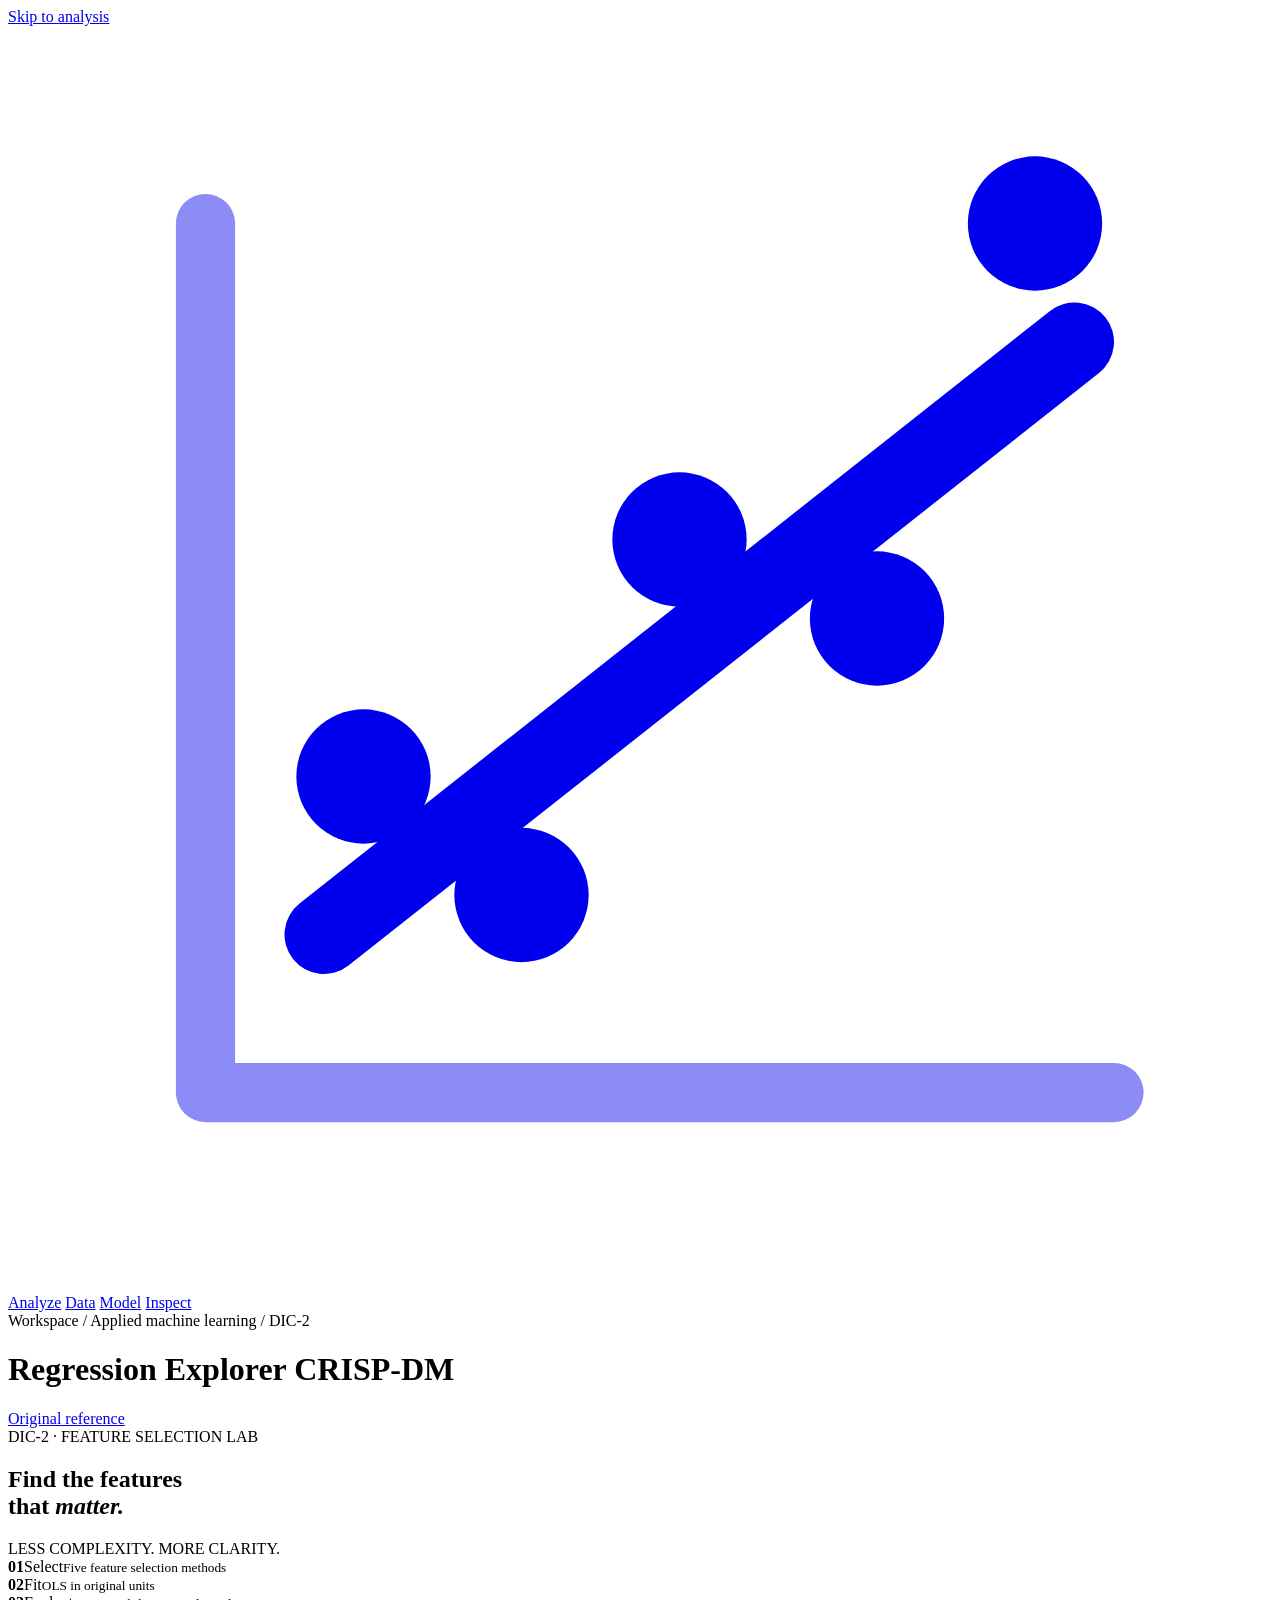
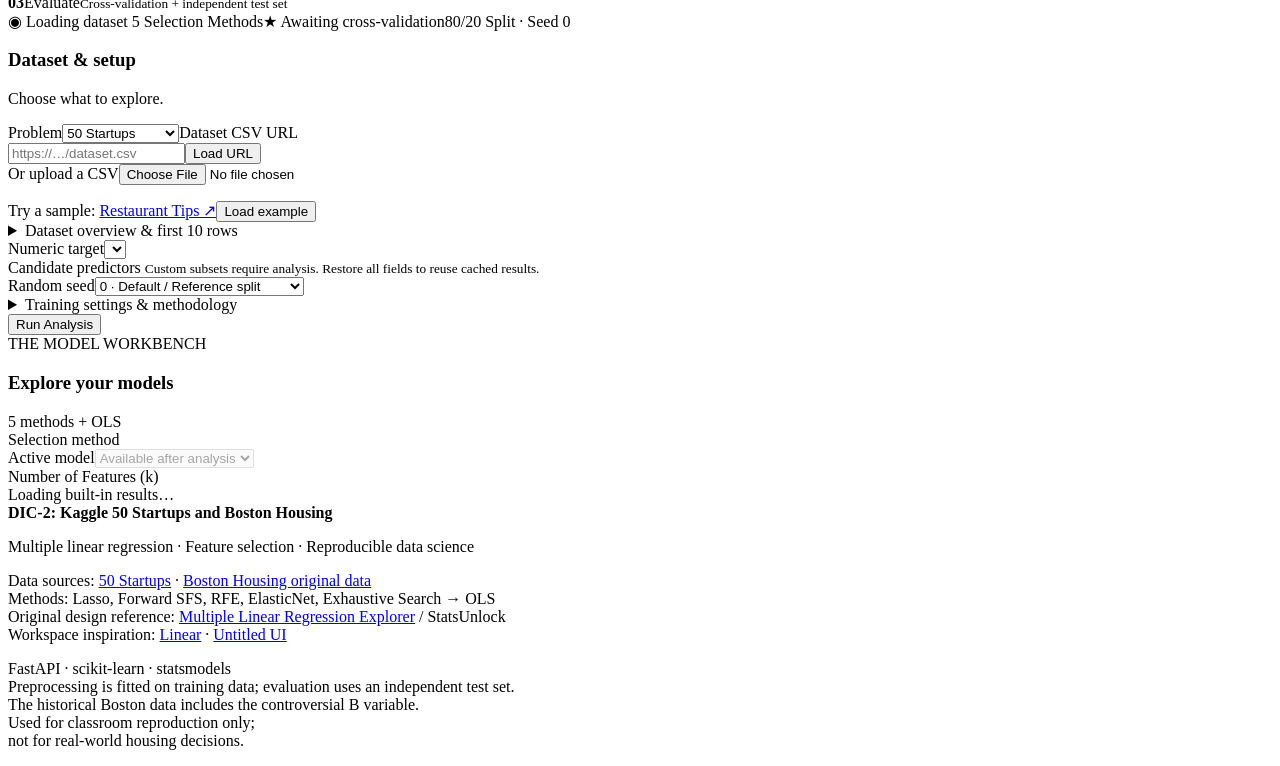
==== static/index.html @ 63007c87 "Add regression workspace with public dataset presets and layout restore" ====
<!doctype html><html lang="en"><head><meta charset="utf-8"><meta name="viewport" content="width=device-width,initial-scale=1"><title>DIC-2 | Multiple Linear Regression & Feature Selection</title><link rel="stylesheet" href="/style.css"><link rel="stylesheet" href="/vendor/fontawesome.css"><link rel="stylesheet" href="/workspace.css"><script src="/vendor/chart.umd.min.js"></script><script defer src="/app.js"></script></head><body>
<a class="skip-link" href="#workspace">Skip to analysis</a>
<nav class="app-rail" aria-label="Workspace navigation">
<a class="rail-brand" href="#overview" aria-label="Linear regression · DIC-2 overview" title="Linear regression · DIC-2"><svg class="regression-mark" viewBox="0 0 32 32" fill="none" aria-hidden="true"><path d="M5 5v22h23" stroke="currentColor" stroke-opacity=".45" stroke-width="1.5" stroke-linecap="round" stroke-linejoin="round"/><path d="M8 23L27 8" stroke="currentColor" stroke-width="2" stroke-linecap="round"/><g fill="currentColor"><circle cx="9" cy="19" r="1.7"/><circle cx="13" cy="22" r="1.7"/><circle cx="17" cy="13" r="1.7"/><circle cx="22" cy="15" r="1.7"/><circle cx="26" cy="5" r="1.7"/></g></svg></a>
<div class="rail-links">
<a href="#workspace" class="rail-link" title="Analysis workspace" aria-label="Analysis workspace"><i class="fa-solid fa-chart-line"></i><span>Analyze</span></a>
<a href="#dataset-panel" class="rail-link" title="Dataset settings" aria-label="Dataset settings"><i class="fa-solid fa-database"></i><span>Data</span></a>
<a href="#model-details" class="rail-link" title="Model and prediction" aria-label="Model and prediction"><i class="fa-solid fa-calculator"></i><span>Model</span></a>
<a href="#diagnostics" class="rail-link" title="Residual diagnostics" aria-label="Residual diagnostics"><i class="fa-solid fa-magnifying-glass-chart"></i><span>Inspect</span></a>
</div><a class="rail-help" href="#project-notes" title="About this project" aria-label="About this project"><i class="fa-solid fa-circle-info"></i></a>
</nav>
<header class="top-header"><div class="header-inner"><div><div class="breadcrumbs">Workspace <span>/</span> Applied machine learning <span>/</span> DIC-2</div><div class="header-title-group"><h1>Regression Explorer <span class="brand-badge">CRISP-DM</span></h1></div></div><a class="ref-btn" href="https://huanchen1107.github.io/AIoT-DIC2-MultipleLR/" target="_blank" rel="noreferrer"><i class="fa-solid fa-arrow-up-right-from-square"></i> Original reference</a></div></header>
<main class="container">
<section class="hero-card" id="overview"><div class="hero-copy"><div class="eyebrow"><span class="eyebrow-line"></span> DIC-2 · FEATURE SELECTION LAB</div><h2>Find the features<br>that <em>matter.</em></h2><p id="description" lang="en"></p></div><div class="hero-process" aria-label="Analysis methodology"><span class="process-heading">LESS COMPLEXITY. MORE CLARITY.</span><div><b>01</b><span>Select<small>Five feature selection methods</small></span><i class="fa-solid fa-arrow-right"></i></div><div><b>02</b><span>Fit<small>OLS in original units</small></span><i class="fa-solid fa-arrow-right"></i></div><div><b>03</b><span>Evaluate<small>Cross-validation + independent test set</small></span><i class="fa-solid fa-check"></i></div></div><div class="hero-tags"><span class="hero-pill" id="datasetTag">◉ Loading dataset</span><span class="hero-pill"><i class="fa-solid fa-bolt"></i> 5 Selection Methods</span><span class="hero-pill" id="bestTag">★ Awaiting cross-validation</span><span class="hero-pill cliff-pill" id="cliffTag" hidden></span><span class="hero-pill" id="seedTag">80/20 Split · Seed 0</span></div></section>
<div class="workspace-grid" id="workspace"><aside class="controls-wrapper dataset-panel" id="dataset-panel" aria-label="Dataset and training settings"><div class="panel-heading"><span class="section-icon"><i class="fa-solid fa-database"></i></span><div><h3>Dataset & setup</h3><p>Choose what to explore.</p></div></div><div class="dataset-grid"><label>Problem<select id="problem"><option value="startups">50 Startups</option><option value="boston">Boston Housing</option><option value="custom">Custom CSV</option></select></label><label class="url-label">Dataset CSV URL<div class="inline"><input id="url" type="url" placeholder="https://…/dataset.csv"><button id="loadUrl">Load URL</button></div></label><label>Or upload a CSV<input id="file" type="file" accept=".csv,text/csv"></label></div><p id="source" class="note"></p>
<div class="example-card"><span>Try a sample: <a href="https://raw.githubusercontent.com/mwaskom/seaborn-data/master/tips.csv" target="_blank" rel="noreferrer" title="Restaurant Tips: 244 rows; numeric and categorical predictors; target: tip">Restaurant Tips ↗</a></span><button id="loadExample" title="Load Restaurant Tips with cached results for all five methods"><i class="fa-solid fa-flask"></i> Load example</button></div>
<details id="preview"><summary>Dataset overview & first 10 rows</summary><div id="schema" class="schema"></div><div class="table-responsive" id="previewTable"></div></details>
<div class="dataset-grid config"><label>Numeric target<select id="target"></select></label><div class="span2"><span class="control-label predictor-heading">Candidate predictors <small>Custom subsets require analysis. Restore all fields to reuse cached results.</small></span><div id="features" class="feature-options"></div></div></div>
<div class="training-settings"><label>Random seed<select id="seed"><option value="0">0 · Default / Reference split</option><option value="42">42 · Original assignment setting</option></select></label><details class="methodology-note"><summary>Training settings & methodology</summary><p class="note">80/20 train/test split. Compare k = 1 through all encoded predictors. 5-fold model-selection CV; 3-fold inner CV for SFS / Exhaustive. Exhaustive Search is limited to 10,000 combinations per round; reduce candidate predictors if the search is too large.</p><p class="note">Built-in datasets and the Tips example display cached results. Custom predictor subsets require analysis. Seed 0 does not imply identical selection settings to the reference.</p></details><button class="primary" id="run"><i class="fa-solid fa-bolt"></i> Run Analysis <i class="fa-solid fa-arrow-right"></i></button></div></aside>
<div class="analysis-column"><section class="controls-wrapper model-controls" aria-label="Model selection"><div class="section-heading"><div><span class="eyebrow">THE MODEL WORKBENCH</span><h3>Explore your models</h3></div><span class="badge-tag badge-blue">5 methods + OLS</span></div><span class="control-label">Selection method</span><div class="tabs-pills" id="methods"></div>
<div class="run-row model-selector-row"><label class="model-selector-field"><span class="selector-label">Active model</span><select id="activeModel" disabled><option>Available after analysis</option></select></label><div class="feature-selector-field"><span class="selector-label">Number of Features (k)</span><div id="ks" class="k-selector-group"></div></div></div>
</section>
<div id="status" class="status" role="status" aria-live="polite">Loading built-in results…</div>
<div id="results" hidden>
<div class="results-heading"><h3>Model performance</h3><span>Independent test set</span></div><div class="metrics-grid" id="metrics"></div>
<section class="active-bar"><strong>✓ Active Predictors</strong><div id="chips"></div><span id="comparison" class="note"></span></section>
<p class="note" id="modelCaption"></p><p class="note caution" id="methodWarnings" hidden></p><p class="note landmark-note" id="landmarkNote"></p>
<div class="dual-charts-grid"><section class="card"><div class="card-header"><div><h3><i class="fa-solid fa-chart-line"></i> RMSE by Number of Features</h3><p class="card-subtitle">Holdout comparison · Lower is better</p></div><span class="badge-tag badge-blue">Test RMSE</span></div><div class="chart-container"><canvas id="rmseChart"></canvas></div></section><section class="card"><div class="card-header"><div><h3><i class="fa-solid fa-arrow-trend-up"></i> R-squared by Number of Features</h3><p class="card-subtitle">Holdout comparison · R² can be negative; it is not accuracy</p></div><span class="badge-tag badge-green">Test R²</span></div><div class="chart-container"><canvas id="r2Chart"></canvas></div></section></div>
<p class="note caution">Test curves are exploratory comparisons. Model selection uses training-set CV. A single increase in test error does not establish overfitting.</p>
<section class="equation-card"><div class="equation-title"><i class="fa-solid fa-square-root-variable"></i> Fitted OLS Regression Equation</div><div id="equation" class="equation-formula"></div><p class="note">Coefficients are in original units. Categorical terms are 0/1 indicators with the reference category omitted.</p></section>
<div class="calc-grid" id="model-details"><section class="card"><div class="card-header"><div><h3><i class="fa-solid fa-table"></i> Model Coefficients & Statistical Tests</h3><p class="card-subtitle">OLS estimates, statistical tests, and collinearity diagnostics</p></div></div><div class="table-responsive"><table class="data-table"><thead><tr><th>Predictor</th><th>Estimate</th><th>Standard Error</th><th>t-statistic</th><th>p-value</th><th>95% Confidence Interval</th><th>VIF</th></tr></thead><tbody id="coefficients"></tbody></table></div><p class="note">Conventional p-values and confidence intervals do not adjust for feature selection; interpret them as exploratory. Intercept VIF and unavailable statistics are shown as N/A.</p><p class="note" id="statReason"></p></section>
<section class="card"><div class="card-header"><div><h3><i class="fa-solid fa-calculator"></i> Live Predictor</h3><p class="card-subtitle">Instant predictions using the active OLS model</p></div><span class="badge-tag badge-green"><i class="fa-solid fa-bolt"></i> Live</span></div><div id="predictInputs"></div><div class="prediction-output-box"><div class="pred-label" id="predLabel"></div><div class="pred-value" id="prediction"></div><div class="pred-formula-note">Uses the fitted imputation, category encoding, and OLS coefficients<br>A point prediction, not a causal estimate</div></div><p class="note" id="predNote"></p></section></div>
<section class="card residual-card" id="diagnostics"><div class="card-header"><div><h3><i class="fa-solid fa-magnifying-glass-chart"></i> Test Set Residuals & Outliers Diagnostic</h3><p class="card-subtitle" id="residualNote"></p></div><span class="badge-tag badge-amber">Sorted by absolute residual</span></div><div class="table-responsive"><table class="data-table"><thead><tr><th>Rank</th><th>Sample ID</th><th>Actual</th><th>Predicted</th><th>Residual</th><th>Absolute error</th><th>Percentage error</th><th>Status</th></tr></thead><tbody id="residuals"></tbody></table></div></section>
</div></div></div></main>
<footer id="project-notes"><div class="footer-inner"><div><strong>DIC-2: Kaggle 50 Startups and Boston Housing</strong><p>Multiple linear regression · Feature selection · Reproducible data science</p><div class="ack-card">Data sources: <a href="https://raw.githubusercontent.com/Avik-Jain/100-Days-Of-ML-Code/master/datasets/50_Startups.csv">50 Startups</a> · <a href="https://raw.githubusercontent.com/selva86/datasets/master/BostonHousing.csv">Boston Housing original data</a><br>Methods: Lasso, Forward SFS, RFE, ElasticNet, Exhaustive Search → OLS<br>Original design reference: <a href="https://huanchen1107.github.io/AIoT-DIC2-MultipleLR/">Multiple Linear Regression Explorer</a> / StatsUnlock<br>Workspace inspiration: <a href="https://linear.app/features">Linear</a> · <a href="https://www.untitledui.com/components/dashboards">Untitled UI</a></div></div><p>FastAPI · scikit-learn · statsmodels<br>Preprocessing is fitted on training data; evaluation uses an independent test set.<br>The historical Boston data includes the controversial B variable.<br>Used for classroom reproduction only;<br>not for real-world housing decisions.</p></div></footer></body></html>
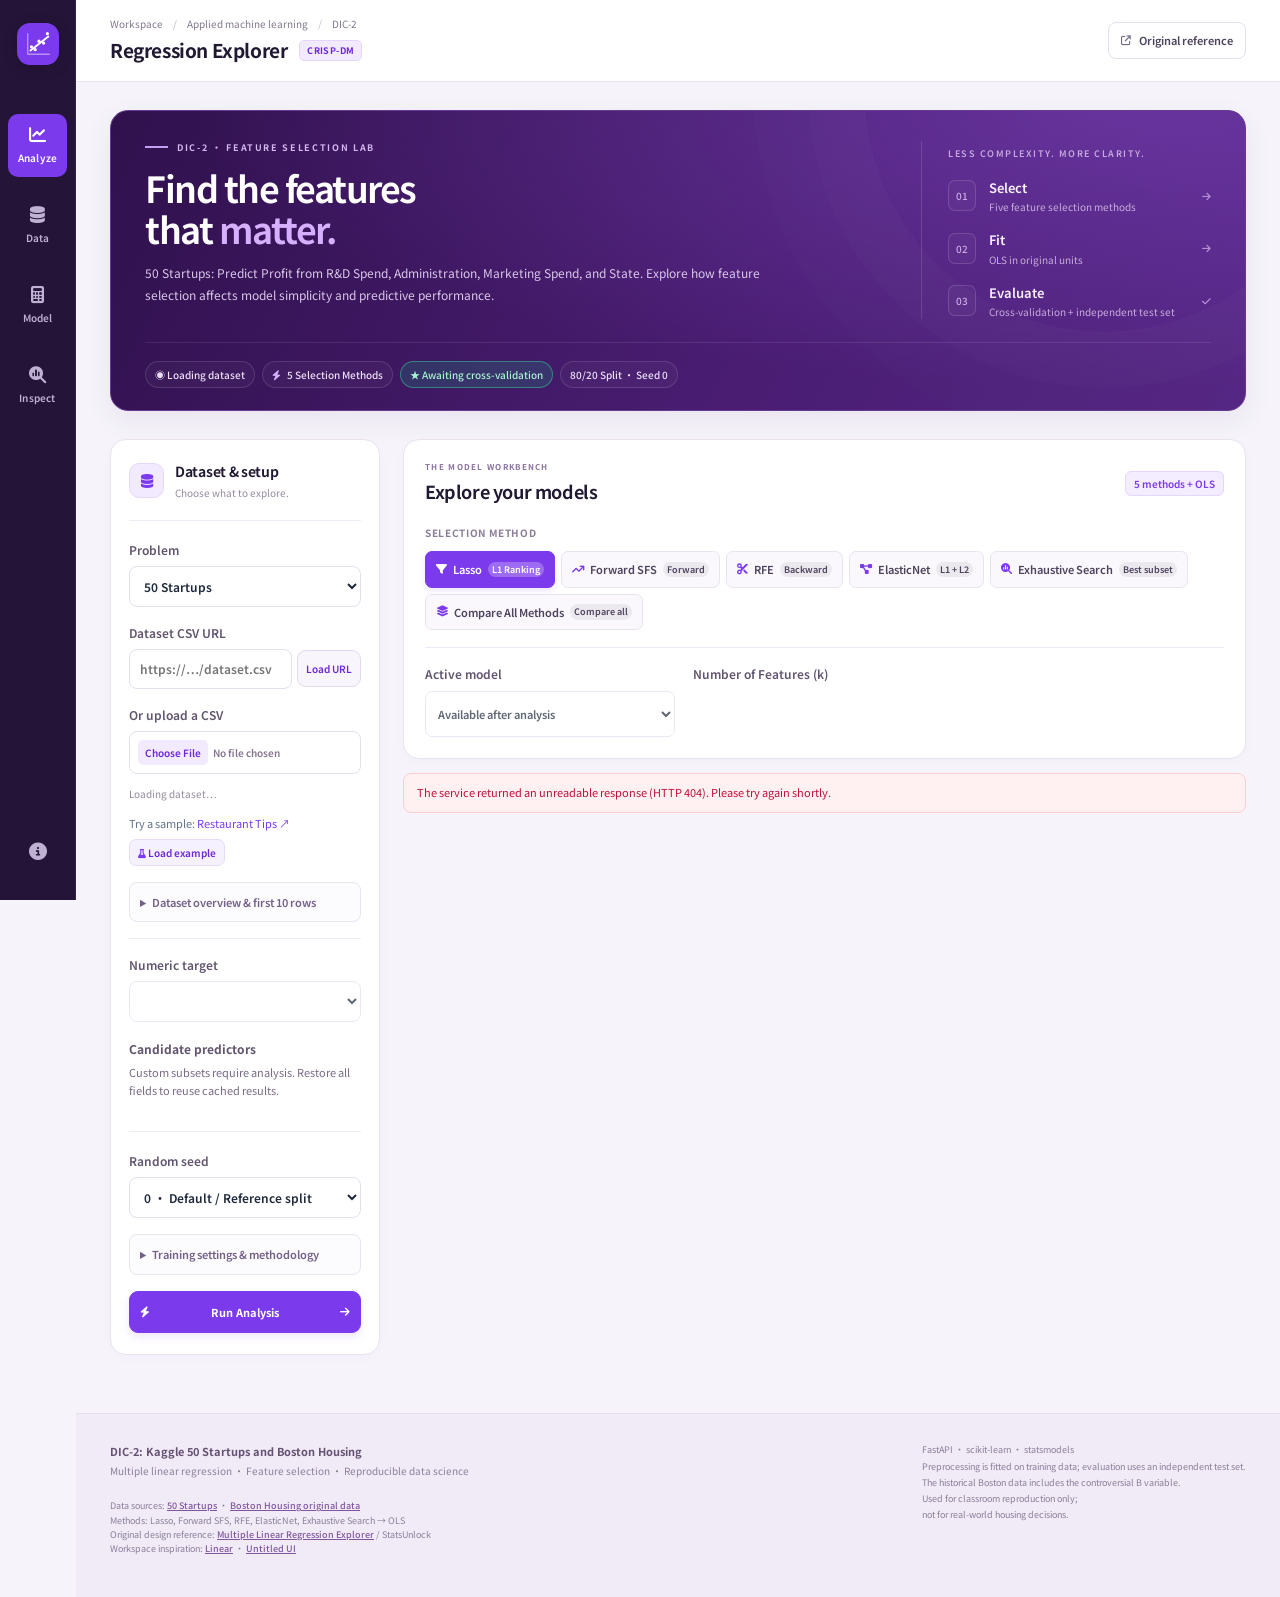
==== commit b32fd06d: "Deploy static preset explorer to Pages with optional Render analysis API" ====
--- a/static/index.html
+++ b/static/index.html
@@ -1,4 +1,4 @@
-<!doctype html><html lang="en"><head><meta charset="utf-8"><meta name="viewport" content="width=device-width,initial-scale=1"><title>DIC-2 | Multiple Linear Regression & Feature Selection</title><link rel="stylesheet" href="/style.css"><link rel="stylesheet" href="/vendor/fontawesome.css"><link rel="stylesheet" href="/workspace.css"><script src="/vendor/chart.umd.min.js"></script><script defer src="/app.js"></script></head><body>
+<!doctype html><html lang="en"><head><meta charset="utf-8"><meta name="viewport" content="width=device-width,initial-scale=1"><title>DIC-2 | Multiple Linear Regression & Feature Selection</title><link rel="stylesheet" href="./style.css"><link rel="stylesheet" href="./vendor/fontawesome.css"><link rel="stylesheet" href="./workspace.css"><script src="./vendor/chart.umd.min.js"></script><script src="./deployment-config.js"></script><script defer src="./app.js"></script></head><body>
 <a class="skip-link" href="#workspace">Skip to analysis</a>
 <nav class="app-rail" aria-label="Workspace navigation">
 <a class="rail-brand" href="#overview" aria-label="Linear regression · DIC-2 overview" title="Linear regression · DIC-2"><svg class="regression-mark" viewBox="0 0 32 32" fill="none" aria-hidden="true"><path d="M5 5v22h23" stroke="currentColor" stroke-opacity=".45" stroke-width="1.5" stroke-linecap="round" stroke-linejoin="round"/><path d="M8 23L27 8" stroke="currentColor" stroke-width="2" stroke-linecap="round"/><g fill="currentColor"><circle cx="9" cy="19" r="1.7"/><circle cx="13" cy="22" r="1.7"/><circle cx="17" cy="13" r="1.7"/><circle cx="22" cy="15" r="1.7"/><circle cx="26" cy="5" r="1.7"/></g></svg></a>
@@ -16,7 +16,7 @@
 <div class="example-card"><span>Try a sample: <a href="https://raw.githubusercontent.com/mwaskom/seaborn-data/master/tips.csv" target="_blank" rel="noreferrer" title="Restaurant Tips: 244 rows; numeric and categorical predictors; target: tip">Restaurant Tips ↗</a></span><button id="loadExample" title="Load Restaurant Tips with cached results for all five methods"><i class="fa-solid fa-flask"></i> Load example</button></div>
 <details id="preview"><summary>Dataset overview & first 10 rows</summary><div id="schema" class="schema"></div><div class="table-responsive" id="previewTable"></div></details>
 <div class="dataset-grid config"><label>Numeric target<select id="target"></select></label><div class="span2"><span class="control-label predictor-heading">Candidate predictors <small>Custom subsets require analysis. Restore all fields to reuse cached results.</small></span><div id="features" class="feature-options"></div></div></div>
-<div class="training-settings"><label>Random seed<select id="seed"><option value="0">0 · Default / Reference split</option><option value="42">42 · Original assignment setting</option></select></label><details class="methodology-note"><summary>Training settings & methodology</summary><p class="note">80/20 train/test split. Compare k = 1 through all encoded predictors. 5-fold model-selection CV; 3-fold inner CV for SFS / Exhaustive. Exhaustive Search is limited to 10,000 combinations per round; reduce candidate predictors if the search is too large.</p><p class="note">Built-in datasets and the Tips example display cached results. Custom predictor subsets require analysis. Seed 0 does not imply identical selection settings to the reference.</p></details><button class="primary" id="run"><i class="fa-solid fa-bolt"></i> Run Analysis <i class="fa-solid fa-arrow-right"></i></button></div></aside>
+<p id="serviceNotice" class="note" hidden></p><div class="training-settings"><label>Random seed<select id="seed"><option value="0">0 · Default / Reference split</option><option value="42">42 · Original assignment setting</option></select></label><details class="methodology-note"><summary>Training settings & methodology</summary><p class="note">80/20 train/test split. Compare k = 1 through all encoded predictors. 5-fold model-selection CV; 3-fold inner CV for SFS / Exhaustive. Exhaustive Search is limited to 10,000 combinations per round; reduce candidate predictors if the search is too large.</p><p class="note">Built-in datasets and the Tips example display cached results. Custom predictor subsets require analysis. Seed 0 does not imply identical selection settings to the reference.</p></details><button class="primary" id="run"><i class="fa-solid fa-bolt"></i> Run Analysis <i class="fa-solid fa-arrow-right"></i></button></div></aside>
 <div class="analysis-column"><section class="controls-wrapper model-controls" aria-label="Model selection"><div class="section-heading"><div><span class="eyebrow">THE MODEL WORKBENCH</span><h3>Explore your models</h3></div><span class="badge-tag badge-blue">5 methods + OLS</span></div><span class="control-label">Selection method</span><div class="tabs-pills" id="methods"></div>
 <div class="run-row model-selector-row"><label class="model-selector-field"><span class="selector-label">Active model</span><select id="activeModel" disabled><option>Available after analysis</option></select></label><div class="feature-selector-field"><span class="selector-label">Number of Features (k)</span><div id="ks" class="k-selector-group"></div></div></div>
 </section>
--- a/static/style.css
+++ b/static/style.css
@@ -0,0 +1,738 @@
+
+    :root {
+      --primary-dark: #343090;
+      --primary: #4f46e5;
+      --primary-light: #6366f1;
+      --primary-subtle: #eef2ff;
+      --accent-blue: #3b82f6;
+      --accent-emerald: #10b981;
+      --accent-emerald-subtle: #ecfdf5;
+      --accent-amber: #f59e0b;
+      --accent-amber-subtle: #fffbeb;
+      --accent-rose: #f43f5e;
+      --accent-rose-subtle: #fff1f2;
+      --slate-50: #f8fafc;
+      --slate-100: #f1f5f9;
+      --slate-200: #e2e8f0;
+      --slate-300: #cbd5e1;
+      --slate-400: #94a3b8;
+      --slate-500: #64748b;
+      --slate-600: #475569;
+      --slate-700: #334155;
+      --slate-800: #1e293b;
+      --slate-900: #0f172a;
+      --radius-sm: 8px;
+      --radius-md: 12px;
+      --radius-lg: 16px;
+      --radius-xl: 20px;
+      --shadow-sm: 0 1px 3px 0 rgba(0, 0, 0, 0.05);
+      --shadow-md: 0 4px 6px -1px rgba(0, 0, 0, 0.07), 0 2px 4px -2px rgba(0, 0, 0, 0.05);
+      --shadow-lg: 0 10px 15px -3px rgba(0, 0, 0, 0.08), 0 4px 6px -4px rgba(0, 0, 0, 0.04);
+      --shadow-glow: 0 0 20px rgba(79, 70, 229, 0.15);
+    }
+
+    * {
+      box-sizing: border-box;
+      margin: 0;
+      padding: 0;
+    }
+
+    body {
+      font-family: 'Inter', -apple-system, BlinkMacSystemFont, sans-serif;
+      background-color: var(--slate-50);
+      color: var(--slate-800);
+      line-height: 1.5;
+      -webkit-font-smoothing: antialiased;
+    }
+
+    h1, h2, h3, h4, .font-heading {
+      font-family: 'Outfit', sans-serif;
+      font-weight: 700;
+      color: var(--slate-900);
+    }
+
+    .container {
+      max-width: 1380px;
+      margin: 0 auto;
+      padding: 24px 20px 60px;
+    }
+
+    /* Top Breadcrumb & Header */
+    .top-header {
+      background: white;
+      border-bottom: 1px solid var(--slate-200);
+      padding: 16px 0;
+      position: sticky;
+      top: 0;
+      z-index: 100;
+      box-shadow: 0 1px 2px rgba(0, 0, 0, 0.03);
+    }
+
+    .header-inner {
+      max-width: 1380px;
+      margin: 0 auto;
+      padding: 0 20px;
+      display: flex;
+      justify-content: space-between;
+      align-items: center;
+      flex-wrap: wrap;
+      gap: 16px;
+    }
+
+    .breadcrumbs {
+      display: flex;
+      align-items: center;
+      gap: 8px;
+      font-size: 13px;
+      color: var(--slate-500);
+      margin-bottom: 4px;
+    }
+
+    .breadcrumbs a {
+      color: var(--slate-500);
+      text-decoration: none;
+      transition: color 0.15s;
+    }
+
+    .breadcrumbs a:hover {
+      color: var(--primary);
+    }
+
+    .header-title-group h1 {
+      font-size: 24px;
+      letter-spacing: -0.02em;
+      color: var(--slate-900);
+      display: flex;
+      align-items: center;
+      gap: 10px;
+    }
+
+    .brand-badge {
+      background: linear-gradient(135deg, var(--primary-dark), var(--primary));
+      color: white;
+      font-size: 11px;
+      font-weight: 700;
+      padding: 3px 9px;
+      border-radius: 9999px;
+      letter-spacing: 0.04em;
+      text-transform: uppercase;
+    }
+
+    .header-actions {
+      display: flex;
+      align-items: center;
+      gap: 12px;
+    }
+
+    .ref-btn {
+      display: inline-flex;
+      align-items: center;
+      gap: 8px;
+      background: var(--slate-100);
+      color: var(--slate-700);
+      border: 1px solid var(--slate-200);
+      padding: 8px 14px;
+      border-radius: var(--radius-md);
+      font-size: 13px;
+      font-weight: 600;
+      text-decoration: none;
+      transition: all 0.2s;
+    }
+
+    .ref-btn:hover {
+      background: white;
+      border-color: var(--primary-light);
+      color: var(--primary);
+      box-shadow: var(--shadow-sm);
+    }
+
+    /* Hero Banner */
+    .hero-card {
+      background: linear-gradient(135deg, #1e1b4b 0%, #312e81 40%, #3730a3 100%);
+      color: white;
+      border-radius: var(--radius-xl);
+      padding: 36px 40px;
+      margin-bottom: 28px;
+      box-shadow: var(--shadow-lg);
+      position: relative;
+      overflow: hidden;
+    }
+
+    .hero-card::after {
+      content: '';
+      position: absolute;
+      top: -60px;
+      right: -60px;
+      width: 320px;
+      height: 320px;
+      background: radial-gradient(circle, rgba(99, 102, 241, 0.25) 0%, transparent 70%);
+      pointer-events: none;
+    }
+
+    .hero-card h2 {
+      font-size: 32px;
+      color: white;
+      margin-bottom: 12px;
+      line-height: 1.25;
+    }
+
+    .hero-card p {
+      font-size: 15px;
+      color: #c7d2fe;
+      max-width: 820px;
+      line-height: 1.6;
+    }
+
+    .hero-tags {
+      display: flex;
+      gap: 10px;
+      flex-wrap: wrap;
+      margin-top: 20px;
+    }
+
+    .hero-pill {
+      background: rgba(255, 255, 255, 0.12);
+      backdrop-filter: blur(8px);
+      border: 1px solid rgba(255, 255, 255, 0.18);
+      color: #e0e7ff;
+      font-size: 12px;
+      font-weight: 500;
+      padding: 5px 12px;
+      border-radius: 9999px;
+      display: flex;
+      align-items: center;
+      gap: 6px;
+    }
+
+    /* Main Grid & Cards */
+    .main-grid {
+      display: grid;
+      grid-template-columns: 1fr;
+      gap: 24px;
+    }
+
+    .card {
+      background: white;
+      border-radius: var(--radius-lg);
+      border: 1px solid var(--slate-200);
+      box-shadow: var(--shadow-sm);
+      padding: 24px;
+      transition: box-shadow 0.2s, border-color 0.2s;
+    }
+
+    .card:hover {
+      box-shadow: var(--shadow-md);
+      border-color: #cbd5e1;
+    }
+
+    .card-header {
+      display: flex;
+      justify-content: space-between;
+      align-items: flex-start;
+      margin-bottom: 20px;
+      flex-wrap: wrap;
+      gap: 12px;
+    }
+
+    .card-title-group h3 {
+      font-size: 18px;
+      color: var(--slate-900);
+      display: flex;
+      align-items: center;
+      gap: 8px;
+    }
+
+    .card-subtitle {
+      font-size: 13px;
+      color: var(--slate-500);
+      margin-top: 2px;
+    }
+
+    /* Controls Bar */
+    .controls-wrapper {
+      background: white;
+      border-radius: var(--radius-lg);
+      border: 1px solid var(--slate-200);
+      box-shadow: var(--shadow-sm);
+      padding: 20px 24px;
+      margin-bottom: 24px;
+    }
+
+    .control-label {
+      font-size: 11px;
+      font-weight: 700;
+      text-transform: uppercase;
+      letter-spacing: 0.05em;
+      color: var(--slate-400);
+      margin-bottom: 10px;
+      display: block;
+    }
+
+    .tabs-pills {
+      display: flex;
+      flex-wrap: wrap;
+      gap: 8px;
+      margin-bottom: 20px;
+    }
+
+    .tab-btn {
+      padding: 10px 18px;
+      background: var(--slate-50);
+      border: 1px solid var(--slate-200);
+      border-radius: var(--radius-md);
+      font-size: 13.5px;
+      font-weight: 600;
+      color: var(--slate-700);
+      cursor: pointer;
+      display: inline-flex;
+      align-items: center;
+      gap: 8px;
+      transition: all 0.2s;
+    }
+
+    .tab-btn:hover {
+      background: var(--primary-subtle);
+      border-color: var(--primary-light);
+      color: var(--primary);
+    }
+
+    .tab-btn.active {
+      background: var(--primary-dark);
+      border-color: var(--primary-dark);
+      color: white;
+      box-shadow: 0 4px 10px rgba(52, 48, 144, 0.25);
+    }
+
+    .tab-btn .badge-pill {
+      font-size: 10px;
+      padding: 2px 7px;
+      border-radius: 9999px;
+      background: rgba(0, 0, 0, 0.06);
+    }
+
+    .tab-btn.active .badge-pill {
+      background: rgba(255, 255, 255, 0.25);
+      color: white;
+    }
+
+    /* Feature Count Step Buttons */
+    .k-selector-group {
+      display: flex;
+      align-items: center;
+      gap: 10px;
+      flex-wrap: wrap;
+    }
+
+    .k-btn {
+      padding: 9px 16px;
+      border: 1px solid var(--slate-200);
+      background: white;
+      border-radius: var(--radius-md);
+      font-size: 13px;
+      font-weight: 600;
+      color: var(--slate-700);
+      cursor: pointer;
+      display: inline-flex;
+      align-items: center;
+      gap: 8px;
+      transition: all 0.2s;
+    }
+
+    .k-btn:hover {
+      border-color: var(--primary);
+      color: var(--primary);
+    }
+
+    .k-btn.active {
+      background: var(--primary);
+      border-color: var(--primary);
+      color: white;
+      box-shadow: 0 4px 10px rgba(79, 70, 229, 0.25);
+    }
+
+    .k-btn.sweet-spot {
+      border-color: var(--accent-emerald);
+      background: var(--accent-emerald-subtle);
+      color: #065f46;
+    }
+
+    .k-btn.sweet-spot.active {
+      background: #059669;
+      border-color: #059669;
+      color: white;
+      box-shadow: 0 4px 12px rgba(16, 185, 129, 0.3);
+    }
+
+    .k-btn.overfitting {
+      border-color: var(--accent-amber);
+    }
+
+    .k-btn.overfitting.active {
+      background: #d97706;
+      border-color: #d97706;
+      color: white;
+    }
+
+    /* Metrics Grid */
+    .metrics-grid {
+      display: grid;
+      grid-template-columns: repeat(auto-fit, minmax(210px, 1fr));
+      gap: 16px;
+      margin-bottom: 24px;
+    }
+
+    .metric-card {
+      background: white;
+      border-radius: var(--radius-lg);
+      border: 1px solid var(--slate-200);
+      padding: 20px;
+      position: relative;
+      overflow: hidden;
+      box-shadow: var(--shadow-sm);
+      transition: all 0.2s;
+    }
+
+    .metric-card:hover {
+      transform: translateY(-2px);
+      box-shadow: var(--shadow-md);
+    }
+
+    .metric-card::before {
+      content: '';
+      position: absolute;
+      top: 0;
+      left: 0;
+      right: 0;
+      height: 4px;
+      background: var(--primary);
+    }
+
+    .metric-card.sweet::before {
+      background: var(--accent-emerald);
+    }
+
+    .metric-card.alert::before {
+      background: var(--accent-amber);
+    }
+
+    .metric-title {
+      font-size: 12px;
+      font-weight: 600;
+      color: var(--slate-500);
+      text-transform: uppercase;
+      letter-spacing: 0.04em;
+      margin-bottom: 8px;
+      display: flex;
+      justify-content: space-between;
+      align-items: center;
+    }
+
+    .metric-val {
+      font-size: 26px;
+      font-family: 'Outfit', sans-serif;
+      font-weight: 700;
+      color: var(--slate-900);
+      line-height: 1.1;
+      margin-bottom: 6px;
+    }
+
+    .metric-note {
+      font-size: 12px;
+      color: var(--slate-500);
+      display: flex;
+      align-items: center;
+      gap: 4px;
+    }
+
+    .badge-tag {
+      font-size: 11px;
+      font-weight: 600;
+      padding: 2px 8px;
+      border-radius: 9999px;
+      display: inline-flex;
+      align-items: center;
+      gap: 4px;
+    }
+
+    .badge-green {
+      background: var(--accent-emerald-subtle);
+      color: #065f46;
+      border: 1px solid #a7f3d0;
+    }
+
+    .badge-blue {
+      background: var(--primary-subtle);
+      color: var(--primary-dark);
+      border: 1px solid #c7d2fe;
+    }
+
+    .badge-amber {
+      background: var(--accent-amber-subtle);
+      color: #92400e;
+      border: 1px solid #fde68a;
+    }
+
+    /* Dual Charts Grid */
+    .dual-charts-grid {
+      display: grid;
+      grid-template-columns: repeat(auto-fit, minmax(480px, 1fr));
+      gap: 24px;
+      margin-bottom: 24px;
+    }
+
+    .chart-container {
+      position: relative;
+      height: 340px;
+      width: 100%;
+    }
+
+    /* Mathematical Equation Box */
+    .equation-card {
+      background: linear-gradient(to right, #fcfdff, #f8faff);
+      border: 1px solid #cfcfea;
+      border-left: 5px solid var(--primary);
+      border-radius: var(--radius-md);
+      padding: 20px 24px;
+      margin-bottom: 24px;
+    }
+
+    .equation-title {
+      font-size: 12px;
+      font-weight: 700;
+      text-transform: uppercase;
+      letter-spacing: 0.05em;
+      color: var(--primary);
+      margin-bottom: 8px;
+    }
+
+    .equation-formula {
+      font-family: 'Fira Code', monospace;
+      font-size: 15px;
+      color: var(--slate-900);
+      line-height: 1.8;
+      word-break: break-word;
+      background: white;
+      padding: 14px 18px;
+      border-radius: var(--radius-sm);
+      border: 1px solid var(--slate-200);
+      box-shadow: inset 0 1px 2px rgba(0, 0, 0, 0.03);
+    }
+
+    .eq-intercept { color: #4338ca; font-weight: 600; }
+    .eq-var { color: #0284c7; font-weight: 600; }
+    .eq-pos { color: #059669; font-weight: 600; }
+    .eq-neg { color: #dc2626; font-weight: 600; }
+
+    /* Tables */
+    .table-responsive {
+      overflow-x: auto;
+      border-radius: var(--radius-md);
+      border: 1px solid var(--slate-200);
+    }
+
+    table.data-table {
+      width: 100%;
+      border-collapse: collapse;
+      font-size: 13.5px;
+      text-align: left;
+    }
+
+    table.data-table thead {
+      background: var(--slate-100);
+      border-bottom: 1px solid var(--slate-200);
+    }
+
+    table.data-table th {
+      padding: 12px 16px;
+      font-weight: 600;
+      color: var(--slate-700);
+      font-size: 12px;
+      text-transform: uppercase;
+      letter-spacing: 0.03em;
+    }
+
+    table.data-table td {
+      padding: 13px 16px;
+      border-bottom: 1px solid var(--slate-100);
+      color: var(--slate-700);
+    }
+
+    table.data-table tbody tr:last-child td {
+      border-bottom: none;
+    }
+
+    table.data-table tbody tr:hover {
+      background: #f8faff;
+    }
+
+    .feature-chip {
+      background: var(--primary-subtle);
+      color: var(--primary-dark);
+      font-weight: 600;
+      padding: 3px 8px;
+      border-radius: 6px;
+      font-size: 12px;
+      display: inline-block;
+    }
+
+    /* Interactive Calculator Section */
+    .calc-grid {
+      display: grid;
+      grid-template-columns: 1.4fr 1fr;
+      gap: 24px;
+    }
+
+    @media (max-width: 900px) {
+      .calc-grid {
+        grid-template-columns: 1fr;
+      }
+    }
+
+    .input-group {
+      margin-bottom: 16px;
+    }
+
+    .input-label-row {
+      display: flex;
+      justify-content: space-between;
+      margin-bottom: 6px;
+      font-size: 13px;
+      font-weight: 600;
+      color: var(--slate-700);
+    }
+
+    .input-field {
+      width: 100%;
+      padding: 10px 14px;
+      border: 1px solid var(--slate-300);
+      border-radius: var(--radius-md);
+      font-size: 14px;
+      font-family: inherit;
+      color: var(--slate-900);
+      transition: all 0.15s;
+    }
+
+    .input-field:focus {
+      outline: none;
+      border-color: var(--primary);
+      box-shadow: 0 0 0 3px rgba(79, 70, 229, 0.15);
+    }
+
+    .range-slider {
+      width: 100%;
+      margin-top: 6px;
+      accent-color: var(--primary);
+    }
+
+    .prediction-output-box {
+      background: linear-gradient(135deg, #312e81 0%, #1e1b4b 100%);
+      color: white;
+      border-radius: var(--radius-lg);
+      padding: 30px;
+      display: flex;
+      flex-direction: column;
+      justify-content: center;
+      align-items: center;
+      text-align: center;
+      box-shadow: var(--shadow-md);
+      position: relative;
+      overflow: hidden;
+    }
+
+    .prediction-output-box::before {
+      content: '';
+      position: absolute;
+      top: -40px;
+      right: -40px;
+      width: 160px;
+      height: 160px;
+      background: radial-gradient(circle, rgba(16, 185, 129, 0.3) 0%, transparent 70%);
+      pointer-events: none;
+    }
+
+    .pred-label {
+      font-size: 13px;
+      text-transform: uppercase;
+      letter-spacing: 0.08em;
+      color: #c7d2fe;
+      margin-bottom: 10px;
+    }
+
+    .pred-value {
+      font-size: 38px;
+      font-family: 'Outfit', sans-serif;
+      font-weight: 800;
+      color: #34d399;
+      margin-bottom: 12px;
+      letter-spacing: -0.02em;
+    }
+
+    .pred-formula-note {
+      font-size: 12px;
+      color: #a5b4fc;
+      line-height: 1.5;
+    }
+
+    /* Outliers & Diagnostics */
+    .status-dot {
+      display: inline-block;
+      width: 8px;
+      height: 8px;
+      border-radius: 50%;
+      margin-right: 6px;
+    }
+    .dot-green { background: var(--accent-emerald); }
+    .dot-amber { background: var(--accent-amber); }
+    .dot-red { background: var(--accent-rose); }
+
+    /* Footer & Acknowledgments */
+    footer {
+      margin-top: 50px;
+      background: white;
+      border-top: 1px solid var(--slate-200);
+      padding: 36px 0;
+      color: var(--slate-600);
+      font-size: 13.5px;
+    }
+
+    .footer-inner {
+      max-width: 1380px;
+      margin: 0 auto;
+      padding: 0 20px;
+      display: flex;
+      justify-content: space-between;
+      flex-wrap: wrap;
+      gap: 24px;
+    }
+
+    .ack-card {
+      background: var(--slate-50);
+      border: 1px solid var(--slate-200);
+      border-radius: var(--radius-md);
+      padding: 16px 20px;
+      margin-top: 16px;
+      line-height: 1.6;
+    }
+
+    .ack-card a {
+      color: var(--primary);
+      text-decoration: underline;
+      font-weight: 500;
+    }
+
+    @media (max-width: 768px) {
+      .dual-charts-grid {
+        grid-template-columns: 1fr;
+      }
+      .hero-card {
+        padding: 24px;
+      }
+      .hero-card h2 {
+        font-size: 24px;
+      }
+    }
+  body{font-family:Inter,'Noto Sans TC',system-ui,sans-serif}.container{max-width:1380px;margin:28px auto;padding:0 20px}h3{font-size:17px}.purple{color:#4f46e5}.dataset-grid{display:grid;grid-template-columns:1fr 2fr 1fr;gap:18px;margin:15px 0}.dataset-grid label,.run-row label{font-size:12px;font-weight:600;display:block;color:#475569}input,select{width:100%;min-width:0;padding:10px 12px;border:1px solid #cbd5e1;border-radius:9px;background:white;font:inherit;color:#1e293b;margin-top:6px}input[type=checkbox]{width:auto;margin:0;accent-color:#4f46e5}input[type=range]{padding:0;accent-color:#4f46e5}button{cursor:pointer;font:inherit;border:1px solid #cbd5e1;border-radius:9px;background:white;padding:10px 15px;color:#334155}button:hover{border-color:#6366f1;background:#eef2ff}button:disabled{opacity:.5;cursor:wait}.primary{background:#4f46e5;color:white;border-color:#4f46e5;font-weight:700}.primary:hover{background:#3730a3;color:white}.inline{display:flex;align-items:center;gap:8px}.inline input{flex:1}.inline button{white-space:nowrap;margin-top:6px}.note{font-size:12px;line-height:1.7;color:#64748b;margin:10px 0;overflow-wrap:anywhere}.note a{color:#4f46e5}.span2{grid-column:span 2}.feature-options,.schema{display:flex;flex-wrap:wrap;gap:8px}.feature-options label{display:flex;gap:6px;align-items:center;border:1px solid #e2e8f0;padding:7px 10px;border-radius:7px}.schema{margin:12px 0}.schema span{background:#f1f5f9;border-radius:6px;padding:7px;font-size:12px}.run-row{display:flex;align-items:center;gap:22px;flex-wrap:wrap;margin-top:20px}.run-row>label{min-width:130px}.run-row .primary{margin-left:auto}.status{padding:15px 20px;background:#eef2ff;color:#4338ca;border-radius:12px;margin:20px 0;font-size:13px}.status.error{background:#fff1f2;color:#be123c}.active-bar{background:white;border:1px solid #e2e8f0;border-radius:12px;padding:16px 20px;display:flex;align-items:center;gap:12px;flex-wrap:wrap;margin-bottom:14px;font-size:13px}.active-bar .feature-chip{margin:3px}.caution{border-left:3px solid #f59e0b;padding:0 12px}.eq-pos{color:#059669}.eq-neg{color:#e11d48}.equation-formula{overflow-wrap:anywhere}.residual-card{margin-top:24px}.card{min-width:0}.table-responsive{max-width:100%;overflow:auto}.data-table{white-space:nowrap}.metrics-grid{grid-template-columns:repeat(5,minmax(0,1fr))}.metric-val{font-size:27px}.metric-note{font-size:11px}details{border:1px solid #e2e8f0;border-radius:10px;padding:12px;margin:14px 0}summary{cursor:pointer;font-size:13px;color:#4f46e5;font-weight:600}.input-group label{font-size:13px;font-weight:600}.prediction-output-box{margin-top:20px}.tab-btn.active{background:#4f46e5;color:white}.k-btn.active{border-color:#4f46e5;background:#eef2ff;color:#4338ca}input:focus,select:focus,button:focus-visible{outline:2px solid #a5b4fc;outline-offset:2px}[hidden]{display:none!important}.header-title-group h1{flex-wrap:wrap}.config{border-bottom:1px solid #e2e8f0;padding-bottom:16px}.chart-container{height:300px}.controls-wrapper{padding:24px}.pred-value{overflow-wrap:anywhere;max-width:100%}@media(max-width:1000px){.dataset-grid{grid-template-columns:1fr 1fr}.url-label{grid-column:span 2;grid-row:2}.span2{grid-column:auto}.metrics-grid{grid-template-columns:repeat(3,minmax(0,1fr))}.header-title-group h1{font-size:21px}}@media(max-width:600px){.dataset-grid{grid-template-columns:1fr}.url-label,.span2{grid-column:auto;grid-row:auto}.container{padding:0 12px;margin-top:16px}.hero-card{padding:24px}.hero-card h2{font-size:25px}.controls-wrapper{padding:16px}.metrics-grid{grid-template-columns:repeat(2,minmax(0,1fr))}.metric-val{font-size:24px}.header-title-group h1{font-size:18px}.top-header{position:static}.ref-btn{font-size:11px}.run-row{gap:12px}.run-row .primary{width:100%;margin:0}.calc-grid,.dual-charts-grid{grid-template-columns:1fr}.equation-formula{font-size:16px}.card{padding:16px}.tabs-pills{gap:7px}.tab-btn{font-size:12px;padding:10px}.pred-value{font-size:30px}.header-inner{gap:10px}.breadcrumbs{font-size:11px}.run-row>label{width:100%}}
+@font-face{font-family:'Noto Sans TC';font-style:normal;font-weight:100 900;font-display:swap;src:url('./fonts/NotoSansTC.ttf') format('truetype')}body,input,select,button{font-family:'Noto Sans TC',system-ui,sans-serif}.header-title-group h1,.hero-card h2,.metric-val,.pred-value{font-family:'Noto Sans TC',system-ui,sans-serif}.hero-card p{max-width:1000px}.metric-title{min-height:20px}small{font-weight:400}.hero-card h2{font-weight:800}.fa-solid{color:#6366f1}.primary .fa-solid,.tab-btn.active .fa-solid{color:inherit}
+.calc-grid .data-table th{white-space:normal;font-size:10px;padding:10px 8px}.calc-grid .data-table td{padding:12px 8px;font-size:11px}.calc-grid .data-table .feature-chip{font-size:10px}.hero-pill .fa-solid{color:#c7d2fe}
+#bestTag{background:rgba(16,185,129,.18);border-color:rgba(52,211,153,.5);color:#a7f3d0}.cliff-pill{background:rgba(245,158,11,.13);border-color:rgba(251,191,36,.45);color:#fde68a}.landmark-note{background:#fffaf0;border-left:3px solid #f59e0b;padding:10px 14px;border-radius:0 8px 8px 0}.k-btn span{display:block;font-size:10px;margin-top:3px}.k-btn.sweet-spot{border-color:#10b981;color:#047857}.k-btn.sweet-spot.active{background:#059669;color:white;border-color:#059669}.k-btn.overfitting{border-color:#f59e0b}.k-btn.overfitting.active{background:#fffbeb;color:#b45309;border-color:#f59e0b}.k-btn.sweet-spot.overfitting.active{background:#059669;color:white;border:2px solid #f59e0b}
+.example-card{display:flex;align-items:center;justify-content:flex-start;flex-wrap:wrap;gap:8px 12px;margin:6px 0 12px;padding:0;background:none;border:0;font-size:12px;color:#64748b}.example-card a{color:#4f46e5;text-decoration:none}.example-card a:hover{text-decoration:underline}.example-card button{flex-shrink:0;padding:5px 9px;border-radius:7px;border-color:#e2e8f0;background:#f8fafc;font-size:11px;color:#4338ca;font-weight:600}.example-card button:hover{background:#eef2ff;border-color:#a5b4fc}.k-btn:disabled{cursor:not-allowed}@media(max-width:600px){.example-card{gap:6px 10px;font-size:11px}.hero-card h2{font-size:25px}.header-title-group h1{font-size:18px}}
--- a/static/workspace.css
+++ b/static/workspace.css
@@ -0,0 +1,38 @@
+/* Purple workspace — presentation only. Original snapshot: backups/layout-before-purple-20261016. */
+:root{--primary:#7c3aed;--primary-dark:#5b21b6;--primary-light:#a78bfa;--primary-subtle:#f3edff;--slate-900:#211832;--slate-800:#332841;--slate-700:#4e435d;--slate-600:#655b73;--slate-500:#776c86;--slate-400:#958aa3;--slate-200:#e9e3f0;--slate-100:#f5f2f9;--slate-50:#faf8fd;--shadow-sm:0 3px 14px #37234f05;--radius-lg:16px}
+html{scroll-behavior:smooth;scroll-padding-top:100px}body{background:#f6f4fa;color:var(--slate-800);padding-left:76px;font-family:Inter,-apple-system,BlinkMacSystemFont,'Segoe UI','Noto Sans TC',sans-serif;font-size:14px}h1,h2,h3,.metric-val,.pred-value,.header-title-group h1,.hero-card h2{font-family:inherit}button,input,select{font-family:inherit}button,a,input,select,summary{touch-action:manipulation}button:focus-visible,a:focus-visible,input:focus-visible,select:focus-visible,summary:focus-visible{outline:3px solid #a78bfa;outline-offset:3px}input[type=checkbox],input[type=range]{accent-color:var(--primary)}a{color:var(--primary)}.fa-solid{color:var(--primary)}.skip-link{position:fixed;top:-60px;left:90px;background:#fff;z-index:300;padding:12px;border-radius:8px}.skip-link:focus{top:10px}
+.app-rail{position:fixed;inset:0 auto 0 0;width:76px;display:flex;align-items:center;flex-direction:column;background:#241438;z-index:150;border-right:1px solid #ffffff10;padding:23px 8px}.rail-brand{text-decoration:none;color:#fff;font-size:22px;letter-spacing:-2px;font-weight:800;background:#7c3aed;width:42px;height:42px;display:grid;place-content:center;position:relative;border-radius:13px;box-shadow:0 3px 15px #0002}.rail-brand span{font-size:11px;position:absolute;top:7px;right:7px}.rail-links{display:grid;gap:17px;margin-top:49px;width:100%}.rail-link{display:flex;flex-direction:column;align-items:center;gap:7px;padding:12px 0;border-radius:10px;color:#bfb1d2;text-decoration:none;font-size:9px;font-weight:600;letter-spacing:.2px}.rail-link .fa-solid{color:#bfb1d2;font-size:17px}.rail-link:hover,.rail-link:focus-visible{background:#ffffff12;color:#fff}.rail-link:first-child{background:#7c3aed;color:#fff}.rail-link:first-child .fa-solid{color:white}.rail-help{margin-top:auto;padding:14px}.rail-help .fa-solid{color:#bfb1d2;font-size:18px}
+.top-header{padding:16px 0;background:#ffffffed;backdrop-filter:blur(14px);box-shadow:none;border-color:#e9e3f0}.header-inner{max-width:1540px;padding:0 34px;flex-wrap:nowrap}.breadcrumbs{font-size:10px;gap:10px;margin-bottom:5px;color:#81768e}.breadcrumbs span{color:#c1b7cd}.header-title-group h1{font-size:19px;gap:12px;letter-spacing:-.4px}.brand-badge{background:#f2eaff;color:#6d28d9;border:1px solid #e5d6ff;font-size:9px;padding:3px 7px;border-radius:5px}.ref-btn{font-size:11px;background:white;border-color:#e5deed;padding:9px 12px;border-radius:8px;white-space:nowrap}.ref-btn .fa-solid{font-size:10px;color:#776c86}.container{max-width:1540px;padding:0 34px 30px;margin:28px auto}
+.hero-card{padding:30px 34px 22px;display:grid;grid-template-columns:minmax(0,1fr) 290px;column-gap:46px;background:radial-gradient(ellipse at 90% 0%,#9559e055,transparent 65%),linear-gradient(115deg,#30114d,#4a1d73 60%,#542583);border:1px solid #673a90;box-shadow:0 9px 28px #3c176b13;border-radius:18px;margin-bottom:28px}.hero-card:after{width:480px;height:480px;border:1px solid #ffffff09;top:-260px;right:-100px;background:none;border-radius:50%;box-shadow:0 0 0 55px #ffffff03,0 0 0 110px #ffffff02}.hero-copy,.hero-process,.hero-tags{position:relative;z-index:1}.eyebrow{font-size:9px;letter-spacing:1.65px;font-weight:700;color:#8a719e;display:flex;align-items:center;gap:9px}.hero-card .eyebrow{color:#d4b6ef;margin-bottom:13px;font-size:9px}.eyebrow-line{width:23px;height:2px;background:#c4a0f2}.hero-card h2{font-size:36px;font-weight:650;letter-spacing:-1.5px;line-height:1.13;margin-bottom:14px}.hero-card h2 em{font-style:normal;color:#d6afff}.hero-card p{font-size:11.5px;line-height:1.8;color:#d9c8e9;max-width:660px}.hero-process{align-self:center;border-left:1px solid #ffffff20;padding-left:26px}.process-heading{font-size:8px;letter-spacing:1.5px;color:#c5a8df;font-weight:600}.hero-process>div{display:flex;align-items:center;gap:13px;margin-top:16px}.hero-process b{font-size:10px;color:#caabe6;border:1px solid #ffffff23;background:#ffffff08;border-radius:7px;padding:7px;font-weight:500}.hero-process>div>span{font-size:13px;font-weight:600;color:#f8f0ff;flex:1}.hero-process small{display:block;font-size:9px;font-weight:400;color:#c7aedb;margin-top:2px}.hero-process .fa-solid{color:#b68ed6;font-size:10px}.hero-tags{grid-column:1/-1;margin-top:23px;padding-top:18px;border-top:1px solid #ffffff17;gap:7px}.hero-pill{font-size:9px;padding:5px 9px;background:#ffffff08;border-color:#ffffff20;backdrop-filter:none;color:#ebdff7}.hero-pill .fa-solid{color:#d6afff}
+.workspace-grid{display:grid;grid-template-columns:270px minmax(0,1fr);align-items:start;gap:23px}.analysis-column{min-width:0}.controls-wrapper{margin:0;padding:21px;border-color:#e9e3f0;box-shadow:var(--shadow-sm)}.dataset-panel{padding:21px 18px}.panel-heading{display:flex;align-items:center;gap:11px;padding-bottom:20px;border-bottom:1px solid #f0ebf5;margin-bottom:20px}.section-icon{display:grid;place-content:center;width:35px;height:35px;background:#f2eaff;border:1px solid #e6d8fa;border-radius:10px}.panel-heading h3{font-size:14px;font-weight:650;letter-spacing:-.3px}.panel-heading p{font-size:10px;color:#94899f;margin-top:3px}.dataset-grid,.dataset-grid.config{display:flex;flex-direction:column;gap:17px;margin:0}.dataset-grid label,.training-settings>label{font-size:11px;color:#62556f;font-weight:600;display:block}.dataset-grid .span2{grid-column:auto}.dataset-grid input,.dataset-grid select,.training-settings select{font-size:11px;padding:10px;border-color:#e5deed;border-radius:8px;margin-top:7px}.url-label .inline{gap:5px}.url-label input{width:0;font-size:10px}.url-label button{font-size:10px;padding:10px 8px;background:#f8f5fc;border-color:#e4d9f1;color:#6d28d9}.dataset-panel input[type=file]{padding:8px;font-size:10px;color:#857690}.dataset-panel input::file-selector-button{border:0;background:#f2eaff;color:#6d28d9;border-radius:5px;padding:5px 7px;margin-right:5px;font:inherit}.dataset-panel #source{font-size:9px;color:#92879d;line-height:1.6;margin:12px 0}.example-card{font-size:10px;gap:7px;margin-top:13px;margin-bottom:16px}.example-card a,.note a{color:#7c3aed}.example-card button{font-size:9px;padding:5px 8px;background:#f6f1fe;color:#6d28d9;border-color:#e7dcf4}.example-card .fa-solid{font-size:9px}details{border-color:#eae3f1;background:#fcfbfe;padding:11px 10px;margin:16px 0;border-radius:8px}summary{font-size:10px;color:#756188;line-height:1.5}#preview[open]{overflow:hidden}#preview .data-table{font-size:11px}#preview .data-table th,#preview .data-table td{padding:8px}.schema{gap:4px}.schema span{font-size:9px;background:#f0ebf7;padding:5px}.config{padding:17px 0 20px;border-top:1px solid #f0ebf5;border-bottom:1px solid #f0ebf5}.control-label{font-size:9px;letter-spacing:.65px;color:#8b7d97;margin-bottom:10px;line-height:1.6}.control-label small{display:block;text-transform:none;font-size:9px;letter-spacing:0;line-height:1.6;color:#9a8da5;margin-top:5px}.feature-options{gap:6px}.feature-options label{font-size:10px;font-weight:500;padding:7px 8px;border-color:#e9e0f4;border-radius:6px;background:#faf7ff;gap:6px;max-width:100%;overflow-wrap:anywhere}.feature-options input{margin:0}.feature-options label:has(input:checked){color:#6b3ba0;background:#f6f0ff;border-color:#e0cef7}.training-settings{padding-top:20px}.training-settings .primary{width:100%;font-size:11px;padding:12px 10px;background:#7c3aed;border-color:#7c3aed;box-shadow:0 4px 9px #7c3aed20;display:flex;align-items:center;justify-content:center;gap:10px}.training-settings .primary:hover{background:#6d28d9}.training-settings .primary .fa-arrow-right{margin-left:auto}.training-settings .primary .fa-bolt{margin-right:auto}.methodology-note p{font-size:10px}.primary .fa-solid{color:inherit}
+.section-heading{display:flex;justify-content:space-between;align-items:center;gap:10px;margin-bottom:20px}.section-heading h3{font-size:18px;font-weight:650;letter-spacing:-.4px;margin-top:5px}.section-heading .eyebrow{font-size:8px;letter-spacing:1.3px}.badge-tag{font-size:9px;padding:4px 8px;border-radius:6px}.badge-blue{background:#f3edff;border-color:#e5d5ff;color:#7c3aed}.tabs-pills{gap:6px;margin-bottom:17px}.tab-btn{padding:9px 10px;font-size:10px;gap:6px;background:#faf8fd;border-color:#e9e3f0;border-radius:7px}.tab-btn .badge-pill{font-size:8px;padding:1px 4px}.tab-btn.active{background:#7c3aed;border-color:#7c3aed;box-shadow:0 3px 6px #7c3aed21}.tab-btn:hover{background:#f3edff;border-color:#cbb1ef;color:#6d28d9}.tab-btn.active:hover{background:#6d28d9;color:white}.model-controls .run-row{margin-top:0;border-top:1px solid #eee7f5;padding-top:17px;align-items:start;gap:18px;flex-wrap:nowrap}.model-controls .run-row>label{min-width:0;width:180px;flex-shrink:0;font-size:10px}.model-controls .run-row>div{min-width:0}.model-controls select{font-size:10px;margin-top:8px;padding:9px 8px;border-color:#e6ddee;border-radius:7px}.k-selector-group{gap:6px}.k-btn{font-size:10px;padding:7px 10px;border-radius:7px;display:block;min-height:33px;border-color:#e8e0f0}.k-btn span{font-size:8px}.k-btn.active{border-color:#a174dd;background:#f0e5ff;color:#6d28d9;box-shadow:none}.k-btn.sweet-spot.active{background:#ecfdf5;border-color:#10b981;color:#047857}.k-btn.overfitting.active{background:#fff8eb;border-color:#f59e0b;color:#a36306}.k-btn.sweet-spot.overfitting.active{background:#ecfdf5;color:#047857}.status{font-size:10px;line-height:1.6;background:#f0eafa;color:#78618f;padding:10px 13px;margin:14px 0 22px;border:1px solid #e7dcf3;border-radius:8px}.status.error{background:#fff1f2;color:#be123c;border-color:#fecdd3}.results-heading{display:flex;justify-content:space-between;align-items:center;margin:0 0 12px}.results-heading h3{font-size:14px;font-weight:650}.results-heading>span{font-size:9px;color:#9a8da5}.metrics-grid{gap:9px;margin-bottom:16px;grid-template-columns:repeat(5,minmax(0,1fr))}.metric-card{padding:15px 12px;border-radius:11px;border-color:#e9e3f0;box-shadow:none}.metric-card:before{height:2px;background:#ba9adf}.metric-card.sweet:before{background:#80c6b0}.metric-card.alert:before{background:#e9bd76}.metric-title{font-size:8px;letter-spacing:.4px;min-height:24px;align-items:start;gap:4px;margin-bottom:4px}.metric-val{font-size:23px;font-weight:650;letter-spacing:-.8px;font-variant-numeric:tabular-nums;margin:4px 0 8px}.metric-note{font-size:8px;line-height:1.6}.active-bar{border-color:#e9e3f0;padding:14px 16px;border-radius:10px;gap:8px;margin-bottom:8px;font-size:10px}.active-bar strong{color:#5b456f;font-size:10px}.feature-chip{background:#f2eaff;color:#7545a1;border:1px solid #e9dbf7;font-size:9px;font-weight:550;padding:3px 7px;border-radius:5px}.active-bar .note{font-size:10px;flex-basis:100%;margin:0;line-height:1.7}.note{font-size:10px;color:#887b95;line-height:1.7}.caution{border-left:2px solid #d7b06d}.landmark-note{background:#fffbf3;border-left:2px solid #ddae5d;padding:10px 12px;font-size:10px;line-height:1.7;margin:10px 0 18px}.dual-charts-grid{grid-template-columns:repeat(2,minmax(0,1fr));gap:16px;margin-bottom:15px}.card{padding:20px;border-color:#e9e3f0;border-radius:13px;box-shadow:none}.card:hover{border-color:#dbcee9;box-shadow:0 4px 20px #3d215008}.card h3{font-size:12px;font-weight:650;letter-spacing:-.1px;line-height:1.6}.card h3 .fa-solid{margin-right:3px}.card-header{gap:8px;margin-bottom:20px}.card-subtitle{font-size:9px;color:#a094aa;line-height:1.6;margin-top:5px}.chart-container{height:250px}.equation-card{border:1px solid #dfceed;border-left:3px solid #a579d1;background:#f2ecf9;padding:18px 20px;margin:20px 0;border-radius:12px}.equation-title{font-size:9px;letter-spacing:.8px;color:#8151a9;margin-bottom:12px}.equation-formula{font-size:12px;background:#ffffffb0;border-color:#e6dced;border-radius:7px;padding:13px 15px;box-shadow:none}.equation-card .note{font-size:9px;margin-bottom:0}.eq-intercept,.eq-var{color:#7c3aed}.calc-grid{grid-template-columns:minmax(0,1.5fr) minmax(260px,1fr);gap:16px}.calc-grid .data-table th{font-size:8px;padding:9px 7px;line-height:1.5}.calc-grid .data-table td{font-size:9px;padding:12px 7px}.calc-grid .data-table .feature-chip{font-size:9px}.table-responsive{border-color:#ede6f3;border-radius:8px}table.data-table th{background:#f7f4fb;color:#8d7d9c;font-size:9px;letter-spacing:.2px;padding:11px 12px;font-weight:550}table.data-table td{font-size:10px;border-color:#f2edf7;padding:12px}table.data-table tbody tr:hover{background:#fcfaff}.input-group{margin-bottom:13px}.input-group label{font-size:10px;color:#796488;font-weight:550}.input-group input,.input-group select{font-size:11px;padding:9px 10px;border-color:#e4dbee;border-radius:7px}.input-group input[type=range]{padding:0;accent-color:#8b5cf6}.prediction-output-box{background:radial-gradient(ellipse at top right,#9457c733,transparent 70%),linear-gradient(120deg,#3c1b57,#512878);padding:24px 15px;border:1px solid #76499a;border-radius:12px;margin-top:20px;box-shadow:none}.prediction-output-box:before{background:none}.pred-label{color:#cfb2e5;font-size:9px;letter-spacing:1px}.pred-value{color:#e5c7ff;font-size:32px;font-weight:650}.pred-formula-note{font-size:9px;color:#c0a0d9}.residual-card{margin-top:20px}.residual-card .badge-amber{font-size:8px}.residual-card .card-subtitle{max-width:620px}.badge-green{background:#edf9f4;border-color:#d4eddf;color:#39856a}.badge-amber{background:#fff8eb;border-color:#f0dfbd;color:#a07637}.badge-green .fa-solid{color:#39856a}footer{margin-top:22px;border-color:#e7dfee;background:#f0ebf6;padding:28px 0;color:#8d7e9a}.footer-inner{max-width:1540px;padding:0 34px;font-size:10px;gap:18px;line-height:1.8}.footer-inner strong{color:#655173;font-size:11px}.ack-card{padding:12px 0;border:0;background:transparent;margin-top:7px;font-size:9px}.ack-card a{color:#81569e}.footer-inner>p{font-size:9px}
+@media(min-width:1700px){.workspace-grid{grid-template-columns:290px minmax(0,1fr)}.hero-card h2{font-size:42px}.hero-card{padding:36px 40px 24px}.chart-container{height:290px}.metric-val{font-size:28px}}
+@media(max-width:1250px){.workspace-grid{grid-template-columns:245px minmax(0,1fr);gap:18px}.container,.header-inner,.footer-inner{padding-left:23px;padding-right:23px}.hero-card{grid-template-columns:1fr 250px;gap:20px}.hero-card h2{font-size:32px}.calc-grid{grid-template-columns:1fr}.metrics-grid{grid-template-columns:repeat(3,minmax(0,1fr))}.model-controls .run-row{flex-wrap:wrap}.model-controls .run-row>label{width:100%}.model-controls .run-row>div{width:100%}.chart-container{height:230px}.card{padding:16px}.hero-process{padding-left:20px}}
+@media(max-width:980px){body{padding-left:62px}.app-rail{width:62px;padding:20px 5px}.rail-brand{width:37px;height:37px}.rail-link{font-size:8px}.workspace-grid{grid-template-columns:220px minmax(0,1fr);gap:15px}.dataset-panel{padding:17px 13px}.hero-process{display:none}.hero-card{grid-template-columns:1fr}.hero-card h2 br{display:none}.hero-card h2{font-size:30px}.dual-charts-grid{grid-template-columns:1fr}.header-title-group h1{font-size:17px}.ref-btn{font-size:10px}.metric-val{font-size:21px}.metric-card{padding:13px 10px}.metrics-grid{gap:7px}.controls-wrapper.model-controls{padding:18px}}
+@media(max-width:760px){html{scroll-padding-top:80px}body{padding-left:0;padding-bottom:64px}.app-rail{inset:auto 0 0;width:100%;height:61px;padding:5px 14px;flex-direction:row;justify-content:center;box-shadow:0 -3px 20px #28123f14;border-top:1px solid #ffffff14}.rail-brand,.rail-help{display:none}.rail-links{display:flex;justify-content:space-around;gap:12px;margin:0;max-width:520px}.rail-link{padding:6px 18px;font-size:8px;gap:4px;border-radius:7px}.rail-link .fa-solid{font-size:15px}.top-header{position:sticky;padding:12px 0}.header-inner{padding:0 18px;gap:8px}.breadcrumbs{font-size:8px;gap:6px}.header-title-group h1{font-size:16px;gap:8px}.brand-badge{font-size:7px;padding:2px 5px}.ref-btn{font-size:0;padding:10px}.ref-btn .fa-solid{font-size:13px}.container{padding:0 16px 20px;margin:18px auto}.hero-card{padding:24px 23px 18px;border-radius:14px;margin-bottom:19px;gap:0}.hero-card h2{font-size:30px;letter-spacing:-1px}.hero-card h2 br{display:block}.hero-card p{font-size:11px;line-height:1.8}.hero-card .eyebrow{font-size:8px;letter-spacing:1.2px}.hero-tags{margin-top:18px;padding-top:15px;gap:6px}.hero-pill{font-size:8px;padding:4px 7px}.workspace-grid{display:flex;flex-direction:column;gap:19px}.dataset-panel,.analysis-column{width:100%}.dataset-panel{padding:20px}.panel-heading{padding-bottom:15px;margin-bottom:16px}.dataset-grid{display:grid;grid-template-columns:1fr 1fr;gap:15px}.dataset-grid .url-label{grid-column:1/-1;grid-row:2}.dataset-grid.config{display:grid;grid-template-columns:1fr;gap:15px}.config .span2{grid-column:auto}.training-settings{display:grid;grid-template-columns:1fr 1fr;align-items:end;gap:15px}.training-settings>label{grid-column:1}.training-settings .primary{grid-column:2;grid-row:1;height:37px}.methodology-note{grid-column:1/-1;margin:0;grid-row:2}.dataset-panel #source{font-size:9px}.feature-options label{font-size:11px}.section-heading h3{font-size:17px}.model-controls .run-row{flex-wrap:nowrap}.model-controls .run-row>label{width:150px}.model-controls .run-row>div{width:auto}.tab-btn{font-size:11px;padding:10px}.status{margin:12px 0 20px}.metrics-grid{grid-template-columns:repeat(3,minmax(0,1fr));gap:8px}.metric-val{font-size:22px}.metric-title{font-size:8px}.metric-note{font-size:8px}.dual-charts-grid{grid-template-columns:1fr;gap:14px}.chart-container{height:260px}.card{padding:19px}.card h3{font-size:13px}.card-subtitle{font-size:10px}.calc-grid{grid-template-columns:1fr}.calc-grid .data-table th{font-size:9px}.calc-grid .data-table td{font-size:10px}.input-group label{font-size:12px}.input-group input,.input-group select{font-size:13px}.note{font-size:10px}.footer-inner{padding:0 20px;display:block}.footer-inner>p{margin-top:16px}.equation-formula{font-size:11px}.rail-link:first-child{background:#7132bc}.skip-link{left:12px}}
+@media(max-width:400px){.dataset-grid{grid-template-columns:1fr}.dataset-grid .url-label{grid-column:auto;grid-row:auto}.training-settings{grid-template-columns:1fr}.training-settings .primary{grid-column:1;grid-row:2}.methodology-note{grid-row:3}.model-controls .run-row{flex-wrap:wrap}.model-controls .run-row>label{width:100%}.metrics-grid{grid-template-columns:repeat(2,minmax(0,1fr))}.hero-card h2{font-size:29px}.rail-link{padding:6px 16px}.section-heading .badge-tag{font-size:8px}.card{padding:16px}.hero-tags{gap:5px}}
+@media(prefers-reduced-motion:reduce){html{scroll-behavior:auto}*,*:before,*:after{transition:none!important}}
+/* Keep dense analytical content readable at normal zoom. */
+.hero-card p{font-size:12px}.hero-pill{font-size:10px}.dataset-grid label,.training-settings>label{font-size:12px}.dataset-grid input,.dataset-grid select,.training-settings select{font-size:12px}.control-label{font-size:10px}.control-label small{font-size:10px;color:#796a86}.feature-options label{font-size:11px}.tab-btn{font-size:11px}.tab-btn .badge-pill{font-size:9px}.model-controls .run-row>label,.model-controls select{font-size:11px}.k-btn{font-size:11px}.k-btn span{font-size:9px}.status,.note{font-size:11px}.metric-title{font-size:10px;min-height:28px}.metric-note{font-size:10px}.badge-tag{font-size:10px}.feature-chip{font-size:10px}.active-bar strong,.active-bar .note{font-size:11px}.card h3{font-size:13px}.card-subtitle{font-size:11px}.calc-grid .data-table th{font-size:9px}.calc-grid .data-table td{font-size:11px}.calc-grid .data-table .feature-chip{font-size:10px}.input-group label{font-size:12px}.input-group input,.input-group select{font-size:12px}.pred-formula-note{font-size:10px}.rail-link{font-size:10px}.dataset-panel #source{font-size:10px}.results-heading>span{font-size:10px}.example-card{font-size:11px}.example-card button{font-size:10px}summary{font-size:11px}.landmark-note{font-size:11px}.card-subtitle,.note{color:#796b86}.equation-title{font-size:10px}.equation-card .note{font-size:10px}.hero-process small{font-size:10px}.hero-process .process-heading{font-size:9px}.metric-title{letter-spacing:.2px}.model-controls .run-row>label{width:205px}.k-btn.sweet-spot.active{box-shadow:none}
+@media(max-width:1250px){.model-controls .run-row>label{width:100%}}
+@media(max-width:760px){.hero-pill{font-size:9px}.rail-link{font-size:9px}.model-controls .run-row{flex-wrap:wrap}.model-controls .run-row>label{width:100%}.metric-title{font-size:9px}.metric-note{font-size:9px}.metric-val{font-size:23px}.hero-card p{font-size:12px}.tab-btn .badge-pill{font-size:9px}.results-heading>span{font-size:10px}}
+/* Predictors need their own label layout, not the dataset form's block labels. */
+.dataset-panel .config,.dataset-panel .config .span2{min-width:0;max-width:100%}
+.dataset-panel .predictor-heading{font-size:12px;text-transform:none;letter-spacing:0;color:#62556f;margin-bottom:12px}
+.dataset-panel .predictor-heading small{font-size:11px;line-height:1.6;font-weight:400;margin-top:6px}
+.dataset-panel .feature-options{display:grid;grid-template-columns:minmax(0,1fr);gap:7px;width:100%;min-width:0}
+.dataset-panel .feature-options label{display:flex;align-items:flex-start;gap:10px;width:100%;min-width:0;margin:0;padding:9px 10px;font-size:12px;line-height:1.5;letter-spacing:0;cursor:pointer;border-radius:8px}
+.dataset-panel .feature-options input[type=checkbox]{flex:0 0 15px;width:15px;height:15px;min-width:15px;margin:2px 0 0;padding:0;cursor:pointer}
+.dataset-panel .predictor-name{display:block;min-width:0;flex:1;overflow-wrap:anywhere;word-break:normal}
+@media(min-width:480px) and (max-width:760px){.dataset-panel .feature-options{grid-template-columns:repeat(2,minmax(0,1fr))}}
+/* Align both model selectors with identical labels, gaps and control heights. */
+.model-controls .run-row.model-selector-row{display:grid;grid-template-columns:minmax(210px,250px) minmax(0,1fr);align-items:start;gap:18px}
+.model-controls .model-selector-row>.model-selector-field,.model-controls .model-selector-row>.feature-selector-field{display:flex;flex-direction:column;gap:8px;width:100%;min-width:0;margin:0}
+.model-controls .model-selector-row .selector-label{display:block;margin:0;font-size:12px;font-weight:600;line-height:18px;letter-spacing:0;text-transform:none;color:#62556f}
+.model-controls .model-selector-row #activeModel{height:46px;margin:0;box-sizing:border-box}
+.model-controls .model-selector-row #ks{align-items:flex-start;gap:6px;margin:0}
+.model-controls .model-selector-row .k-btn{height:46px;min-height:46px;display:flex;flex-direction:column;align-items:center;justify-content:center;gap:2px;padding:6px 10px;line-height:15px;box-sizing:border-box}
+.model-controls .model-selector-row .k-btn span{margin:0;line-height:13px}
+@media(max-width:1250px){.model-controls .run-row.model-selector-row{grid-template-columns:minmax(0,1fr);gap:16px}}
+
+.rail-brand .regression-mark{display:block;width:30px;height:30px;color:#fff}
